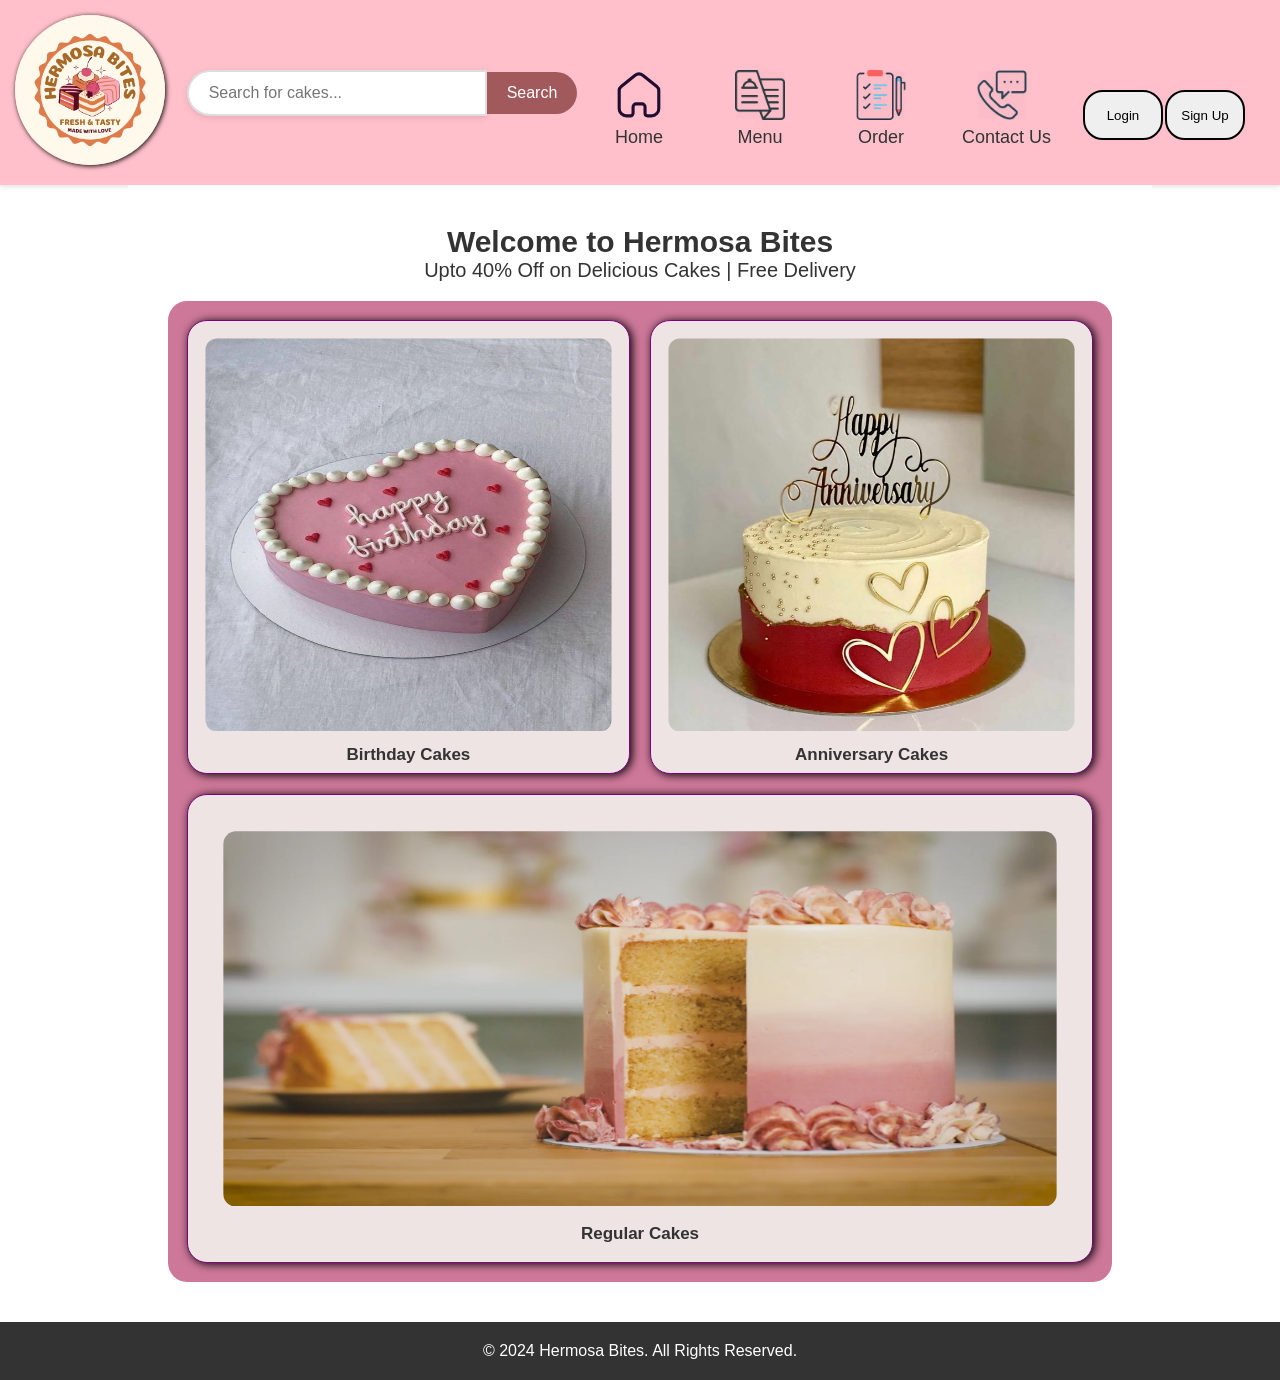
==== index.html @ 04fab837 "posted" ====
<!DOCTYPE html>
<html lang="en">

<head>
    <meta charset="UTF-8">
    <meta name="viewport" content="width=device-width, initial-scale=1.0">
    <title>Hermosa Bites</title>
    <link rel="stylesheet" href="styles.css">
</head>

<body>

    <header>
        <div class="navbar">
            <div class="logo">
                <img src="hermosabites.png" alt="Hermosa Bites Logo">
            </div>
            <div class="search-container">
                <input type="text" placeholder="Search for cakes..." class="search-input">
                <button type="submit" class="search-button">Search</button>
            </div>

            <div class="user-menu">
                <ul>
                    <li><a href="index.html"><img src="home.svg" alt=""><br>Home</a></li>
                    <li><a href="menu.html"><img src="Menu.png" alt=""><br>Menu</a></li>
                    <li><a href="order.html"><img src="Order.png" alt=""><br>Order</a></li>
                    <li><a href="contact.html"><img src="contact.png" alt=""><br>Contact Us</a></li>

                    <button id="loginBtn" class="button">Login</button><br>
                    <button id="signupBtn" class="button">Sign Up</button>


                    <!-- Sign-up Modal -->
                    <div id="signupModal" class="modal">
                        <div class="modal-content">
                            <span class="close">&times;</span>
                            <h2>Sign Up</h2>
                            <form>
                                <label for="signup-username">Username:</label>
                                <input type="text" id="signup-username" name="username" required><br><br>
                                <label for="email">Email:</label>
                                <input type="email" id="signup-email" name="email" required><br><br>
                                <label for="signup-password">Password:</label>
                                <input type="password" id="signup-password" name="password" required><br><br>
                                <input type="submit" value="Sign Up">
                            </form>
                        </div>
                    </div>

                </ul>
            </div>

            <!-- Login Modal -->
            <div id="loginModal" class="modal">
                <div class="modal-content">
                    <span class="close">&times;</span>
                    <h2>Login</h2>
                    <form>
                        <label for="login-username">Username:</label>
                        <input type="text" id="login-username" name="username" required><br><br>
                        <label for="password">Password:</label>
                        <input type="password" id="login-password" name="password" required><br><br>
                        <input type="submit" value="Login">
                    </form>
                </div>
            </div>

        </div>
    </header>



    <section class="cake-categories">
        <h1>Welcome to Hermosa Bites</h1>
        <p>Upto 40% Off on Delicious Cakes | Free Delivery</p>
        <div class="categories">
            <div class="category">
                <img src="birthday.jpeg" alt="Birthday Cakes">
                <p>Birthday Cakes</p>
            </div>
            <div class="category">
                <img src="anniversary.jpeg" alt="Anniversary Cakes">
                <p>Anniversary Cakes</p>
            </div>
            <div class="category fullwidth">
                <img src="regular2.png" alt="Regular Cakes">
                <p>Regular Cakes</p>
            </div>
        </div>
    </section>

    </div>
    <footer>
        <p>&copy; 2024 Hermosa Bites. All Rights Reserved.</p>
    </footer>

    <script src="index.js"></script>
</body>

</html>
---- styles.css ----
/* Reset and Global Styles */
* {
    margin: 0;
    padding: 0;
    box-sizing: border-box;
}

body {
    font-family: Arial, sans-serif;
    color: #333;
    width: 100%;
       overflow-x: hidden;
       
}
html::-webkit-scrollbar, body::-webkit-scrollbar {
    display: none; /* For Chrome, Safari, and Opera */
}



.navbar {
    display: flex;
    justify-content: space-between;
    align-items: center;
    background-color: #fff;
    padding: 15px;
    box-shadow: 0 2px 4px rgba(0, 0, 0, 0.1);
    background-color: pink;
    font-size: 20px
}
.user-menu img{
    height: 50px;
}
.logo img {
    width: 150px;
    border-radius: 50%;
    box-shadow: 1px 1px 5px rgb(0, 0, 0);
    transition: all 0.3s ease;
}
.logo img:hover{
    transform: scale(1.04);
}
.cake-categories{
    width: 80%;
    margin: auto;
  
    font-size: 20px;
}


.categories{
    margin-top: 2%;
   display: grid;
   grid-template-columns: repeat(2, 1fr);
    gap: 20px;
    padding: 20px;
    font-size: 17px;
    font-weight: bold;
    font-family: sans-serif;
    padding: 2%;
    /* border: 2px solid black; */
    background-color: rgb(206, 120, 153);
    border-radius: 2%;
    
}
.category{
    padding: 2%;
    border-radius:20px ;
    border: 1px solid purple;
    box-shadow: 2px 1px 10px rgb(0, 0, 0);
    background-color: rgb(238, 228, 228);
}
.categories img{
    width: 100%;
    height: 410px;
   border-radius: 20px;  
   padding: 2%;
}


.fullwidth{
    grid-column: 1 / 3; 
    display: flex;
    justify-content: center; 
    flex-direction: column;
    
}
.fullwidth img{
    border-radius: 30px;
}
.search-container {
    display: flex;
    align-items: center;
    justify-content: center;
    margin: 20px;
}

.search-input {
    width: 300px;
    padding: 12px 20px;
    border: 2px solid #ddd;
    border-radius: 25px 0 0 25px; /* Rounded on the left side */
    font-size: 16px;
    transition: all 0.3s ease;
    box-shadow: 0 2px 6px rgba(0, 0, 0, 0.1); /* Subtle shadow */
}

.search-input:focus {
    border-color: #f4969a;
    outline: none;
    width: 350px; /* Expands the search bar on focus */
}

.search-button {
    padding: 12px 20px;
    border: none;
    background-color: #a1595b;
    color: white;
    font-size: 16px;
    border-radius: 0 25px 25px 0; /* Rounded on the right side */
    cursor: pointer;
    transition: background-color 0.3s ease;
}

.search-button:hover {
    background-color: #f97274; /* Darker color on hover */
}


.user-menu ul {
   
   display: flex;
   justify-content: center;
   align-items: baseline;
   list-style-type: none;
   text-align: center;
   margin-right: 20px;
   /* border: 2px solid blue; */
   gap: 1px;
}

.user-menu ul li {
    width:80px;
    margin-right: 40px;
    margin-top: 5%;
    /* border: 2px solid red; */
    text-wrap: nowrap;
    text-align: center;
  
}
.user-menu ul li img{
    transition: all 0.3s ease;
}
.user-menu ul li img:hover{
   transform: scale(1.08);
}

.user-menu ul li a {
    text-decoration: none;
    color: #333;
    font-size: 18px;

}

.user-menu .button{
    height: 50px;
    width: 80px;
    border: 2px solid black;
    border-radius: 20px;
    transition: all 0.3s ease;
  
}
.user-menu .button:hover{
    transform: scale(1.06);
}

.menu_h1{
    margin-top: 2%;
     text-align: center;
}
.menu-section, .order-form, .contact-section, .cake-categories {
    padding: 40px;
    background-color: #fff;
    text-align: center;
}


.menu-grid {
    display: flex;
    justify-content: center;
    gap: 20px;
}


.menu-container {
    display: flex;
    overflow-x: auto;
    scroll-snap-type: x mandatory;
    gap: 20px; 
    padding: 20px;
    overflow-y: hidden; 

}


.menu-item {
    flex: 0 0 auto; 
    width: 250px; 
    text-align: center;
    background-color: #e7c9c9;
    border-radius: 10px;
    box-shadow: 0 0px 10px rgba(0, 0, 0, 0.339);
    transition: transform 0.3s; 
    padding: 2%;
    margin-bottom: 20%;

}

/* Hover Effect */
.menu-item:hover {
    transform: scale(1.05); /* Slight zoom on hover */
}

/* Image Styling */
.menu-item img {
    width: 100%;
    height: auto; 
    max-height: 200px; 
    border-radius: 10px 10px 0 0;
    box-shadow: 0 2px 6px rgba(0, 0, 0, 0.1);
}

/* Menu Item Text */
.menu-item h2, .menu-item h3 {
    margin-top: 10px;
    font-size: 1.2rem;
}

.menu-item p {
    font-size: 1rem;
    color: #555;
}

/* Custom Scrollbar Styling */
.menu-container::-webkit-scrollbar {
    height: 8px; /* Horizontal scrollbar height */
}

.menu-container::-webkit-scrollbar-thumb {
    background-color: #ccc;
    border-radius: 10px;
}

.menu-container::-webkit-scrollbar-track {
    background: transparent;
}

/* Optional - Hide the Scrollbar */
.menu-container {
    scrollbar-width: none; /* Firefox */
}

.menu-container::-webkit-scrollbar {
    display: none; /* Chrome, Safari, Edge */
}


.order-form form, .contact-section form {
    max-width: 500px;
    margin: 0 auto;
    display: flex;
    flex-direction: column;
    gap: 20px;
}

.order-form input, .order-form select, .contact-section input, .contact-section textarea {
    padding: 10px;
    border: 1px solid #ccc;
    border-radius: 5px;
}

input[type="submit"] {
    background-color: #333;
    color: #fff;
    border: none;
    padding: 10px;
    cursor: pointer;
}

footer {
    text-align: center;
    padding: 20px;
    background-color: #333;
    color: #fff;
    
}

/* Modal styles */
.modal {
    display: none; /* Hidden by default */
    position: fixed;
    z-index: 1;
    left: 0;
    top: 0;
    width: 100%;
    height: 100%;
    overflow: auto;
    background-color: rgba(0, 0, 0, 0.7); /* Dark background with opacity */
    backdrop-filter: blur(5px); /* Blurred background effect */
}

.modal-content {
    background-color: #fff;
    margin: 10% auto;
    padding: 40px;
    border-radius: 10px;
    box-shadow: 0px 4px 15px rgba(0, 0, 0, 0.3); /* Softer shadow */
    width: 80%;
    max-width: 400px;
    animation: fadeIn 0.3s ease-in-out; /* Animation on open */
}

@keyframes fadeIn {
    from {
        opacity: 0;
        transform: scale(0.95);
    }
    to {
        opacity: 1;
        transform: scale(1);
    }
}

.close {
    color: #666;
    float: right;
    font-size: 24px;
    font-weight: bold;
    cursor: pointer;
    transition: color 0.3s;
}

.close:hover,
.close:focus {
    color: #333;
}

h2 {
    font-size: 24px;
    margin-bottom: 20px;
    color: #333;
    text-align: center;
}

label {
    display: block;
    margin-bottom: 10px;
    font-size: 14px;
    color: #333;
}
.modal{
    height: 100%;
    width: 100%;
}
.modal::-webkit-scrollbar{
    display: none;
}
.modal input[type="text"],
.modal input[type="password"],
.modal input[type="email"] {
    width: 100%;
    padding: 10px;
    margin-bottom: 20px;
    border: 1px solid #ccc;
    border-radius: 8px;
    font-size: 16px;
    box-shadow: inset 0 1px 3px rgba(0, 0, 0, 0.1); /* Subtle shadow inside input */
    transition: border 0.3s;
}

.modal input[type="text"]:focus,
.modal [type="password"]:focus,
.modal input[type="email"]:focus {
    border-color: #f4969a;
    outline: none;
}

.modal input[type="submit"] {
    width: 100%;
    padding: 12px;
    background-color: #333;
    color: #fff;
    font-size: 16px;
    border: none;
    border-radius: 8px;
    cursor: pointer;
    transition: background-color 0.3s ease;
}

.modal input[type="submit"]:hover {
    background-color: #f4969a; /* Lighter hover effect */
}

.modal-footer {
    text-align: center;
    margin-top: 10px;
    font-size: 14px;
    color: #666;
}

.modal-footer a {
    color: #f4969a;
    text-decoration: none;
    font-weight: bold;
}

.modal-footer a:hover {
    text-decoration: underline;
}
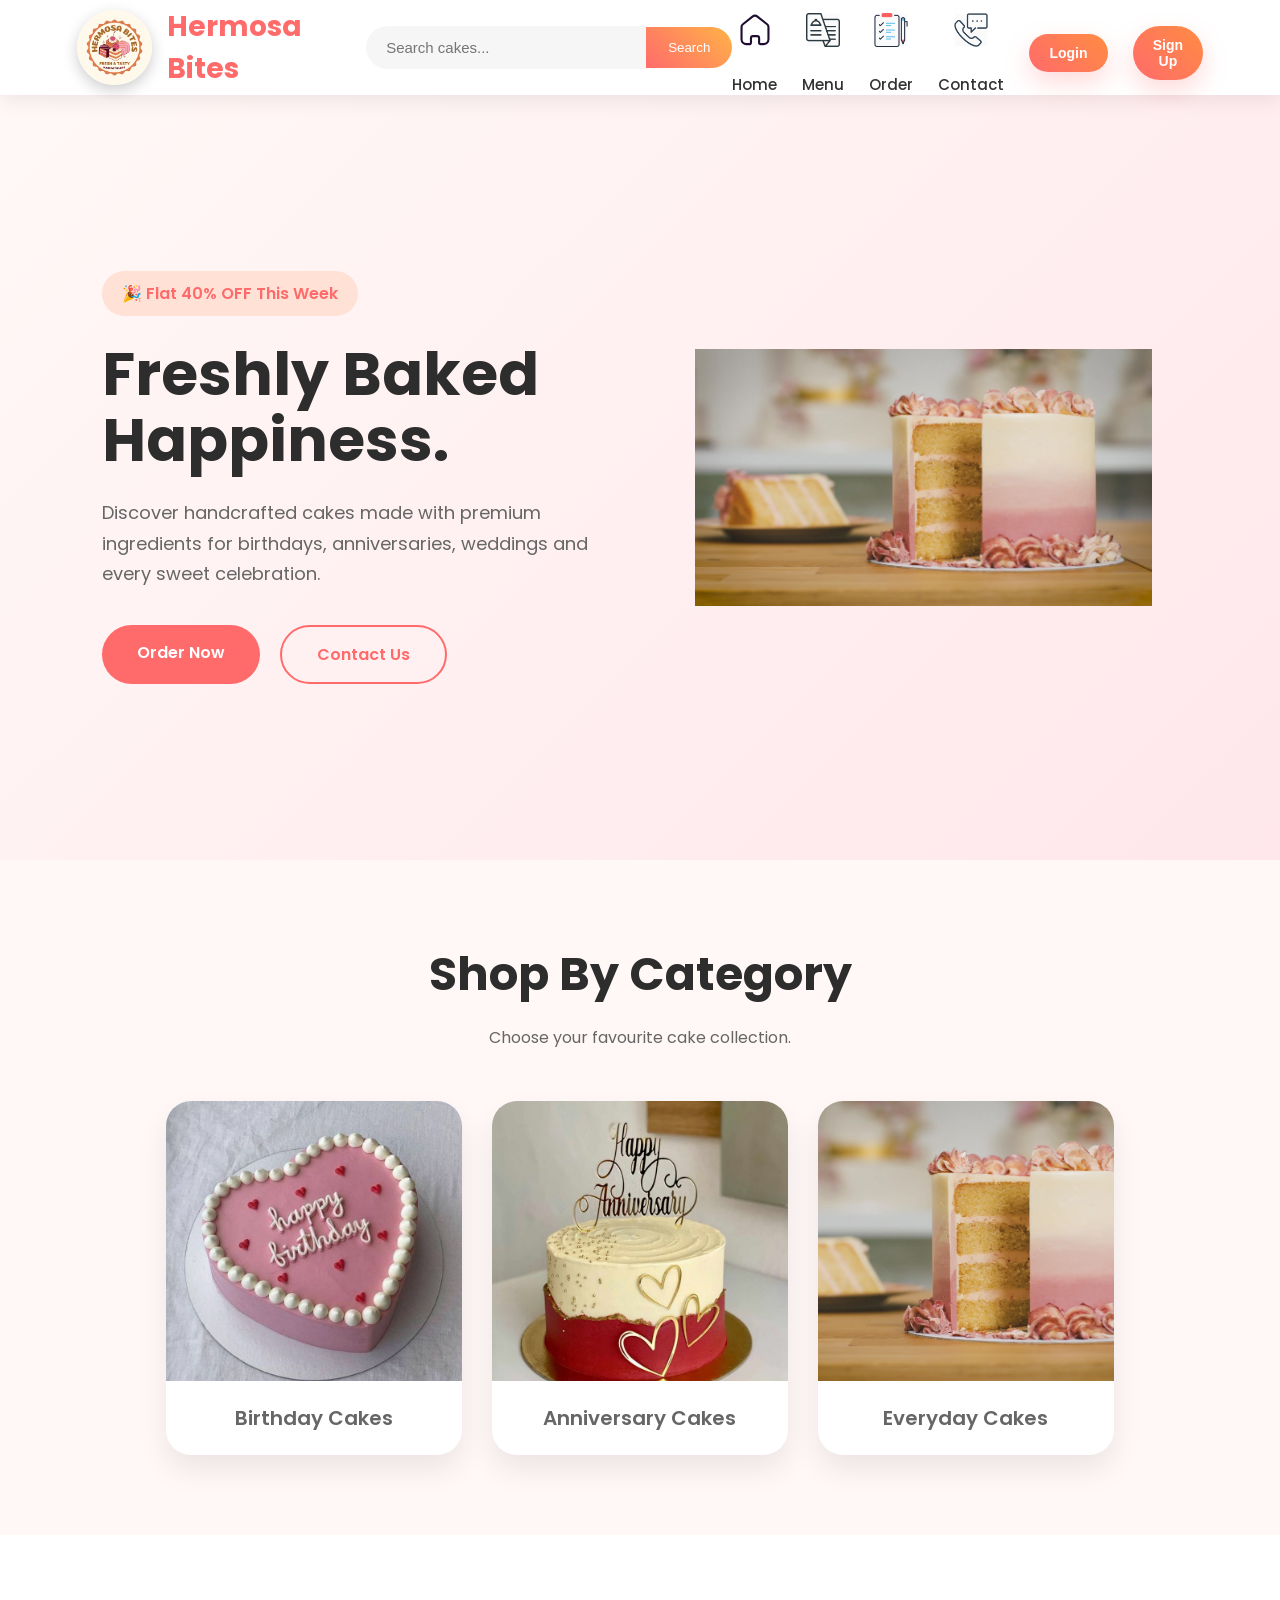
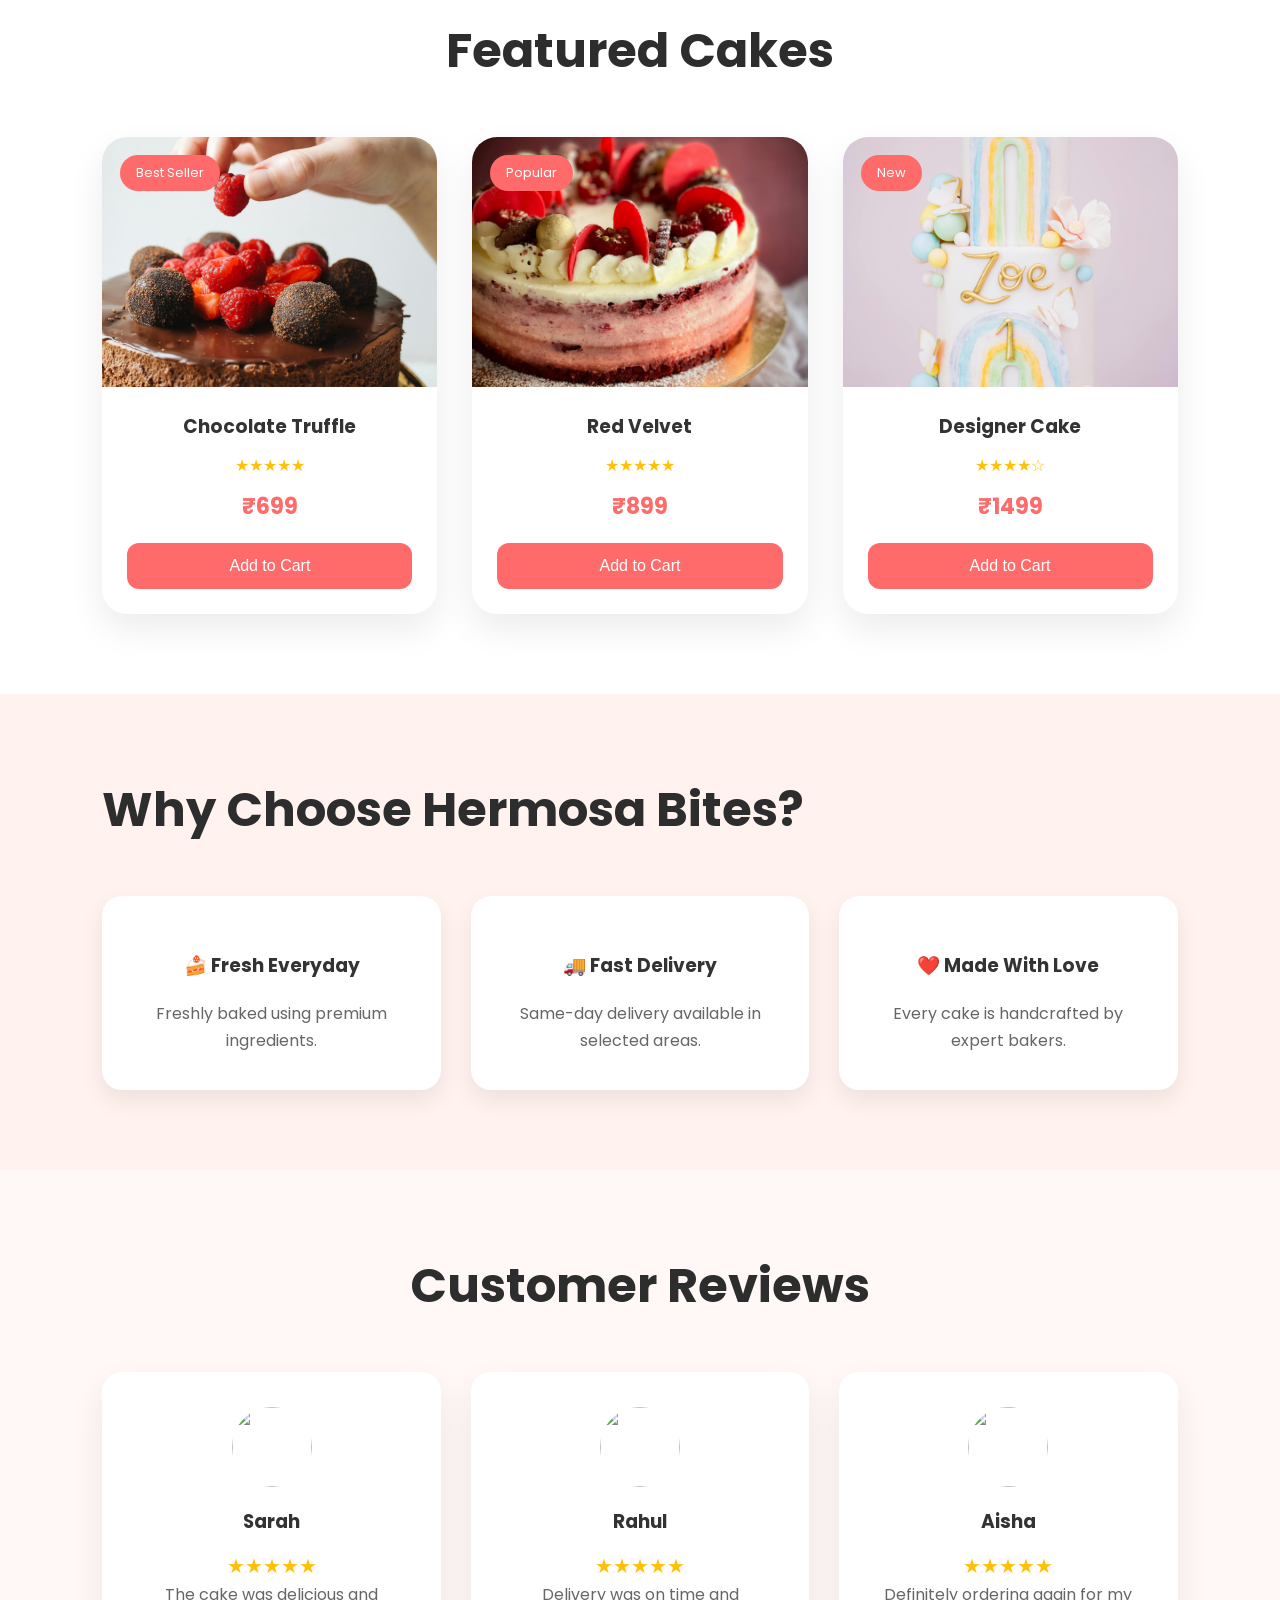
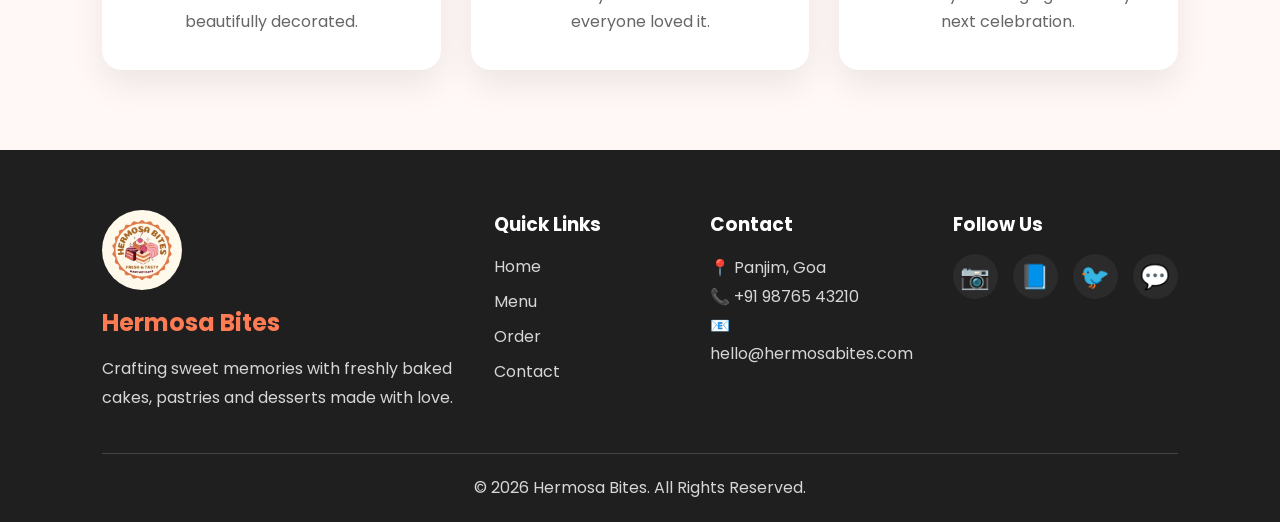
==== commit 0eaa21ca: "ok" ====
--- a/index.html
+++ b/index.html
@@ -1,101 +1,247 @@
 <!DOCTYPE html>
 <html lang="en">
-
 <head>
-    <meta charset="UTF-8">
-    <meta name="viewport" content="width=device-width, initial-scale=1.0">
-    <title>Hermosa Bites</title>
-    <link rel="stylesheet" href="styles.css">
+<meta charset="UTF-8">
+<meta name="viewport" content="width=device-width, initial-scale=1.0">
+<title>Hermosa Bites</title>
+<link rel="stylesheet" href="styles.css">
 </head>
-
 <body>
 
-    <header>
-        <div class="navbar">
-            <div class="logo">
-                <img src="hermosabites.png" alt="Hermosa Bites Logo">
+<header>
+  <nav class="navbar">
+    <div class="logo">
+      <img src="hermosabites.png" alt="Hermosa Bites">
+      <h2>Hermosa Bites</h2>
+    </div>
+
+    <div class="search-container">
+      <input class="search-input" type="text" placeholder="Search cakes...">
+      <button class="search-button">Search</button>
+    </div>
+
+    <div class="user-menu">
+      <ul>
+        <li><a href="index.html"><img src="home.svg"><br>Home</a></li>
+        <li><a href="menu.html"><img src="Menu.png"><br>Menu</a></li>
+        <li><a href="order.html"><img src="Order.png"><br>Order</a></li>
+        <li><a href="contact.html"><img src="contact.png"><br>Contact</a></li>
+        <button id="loginBtn" class="button">Login</button>
+        <button id="signupBtn" class="button">Sign Up</button>
+      </ul>
+    </div>
+  </nav>
+</header>
+
+<section class="hero">
+  <div class="hero-content">
+    <span>🎉 Flat 40% OFF This Week</span>
+    <h1>Freshly Baked Happiness.</h1>
+    <p>
+      Discover handcrafted cakes made with premium ingredients for birthdays,
+      anniversaries, weddings and every sweet celebration.
+    </p>
+
+    <div class="hero-buttons">
+      <a href="menu.html" class="primary-btn">Order Now</a>
+      <a href="contact.html" class="secondary-btn">Contact Us</a>
+    </div>
+  </div>
+
+  <div class="hero-image">
+    <img src="regular2.png" alt="Cake">
+  </div>
+</section>
+
+<section class="cake-categories">
+  <h1>Shop By Category</h1>
+  <p>Choose your favourite cake collection.</p>
+
+  <div class="categories">
+
+    <div class="category">
+      <img src="birthday.jpeg">
+      <p>Birthday Cakes</p>
+    </div>
+
+    <div class="category">
+      <img src="anniversary.jpeg">
+      <p>Anniversary Cakes</p>
+    </div>
+
+    <div class="category">
+      <img src="regular2.png">
+      <p>Everyday Cakes</p>
+    </div>
+
+  </div>
+</section>
+
+<section class="featured-products">
+<h1>Featured Cakes</h1>
+
+<div class="products">
+
+<div class="product-card">
+<span class="badge">Best Seller</span>
+<img src="chocolate.jpg">
+<div class="product-info">
+<h3>Chocolate Truffle</h3>
+<div class="rating">★★★★★</div>
+<div class="price">₹699</div>
+<button class="add-cart">Add to Cart</button>
+</div>
+</div>
+
+<div class="product-card">
+<span class="badge">Popular</span>
+<img src="red_velvet2.jpg">
+<div class="product-info">
+<h3>Red Velvet</h3>
+<div class="rating">★★★★★</div>
+<div class="price">₹899</div>
+<button class="add-cart">Add to Cart</button>
+</div>
+</div>
+
+<div class="product-card">
+<span class="badge">New</span>
+<img src="designer.jpg">
+<div class="product-info">
+<h3>Designer Cake</h3>
+<div class="rating">★★★★☆</div>
+<div class="price">₹1499</div>
+<button class="add-cart">Add to Cart</button>
+</div>
+</div>
+
+</div>
+</section>
+
+<section class="why-us">
+<h1>Why Choose Hermosa Bites?</h1>
+
+<div class="features">
+
+<div class="feature">
+<h3>🍰 Fresh Everyday</h3>
+<p>Freshly baked using premium ingredients.</p>
+</div>
+
+<div class="feature">
+<h3>🚚 Fast Delivery</h3>
+<p>Same-day delivery available in selected areas.</p>
+</div>
+
+<div class="feature">
+<h3>❤️ Made With Love</h3>
+<p>Every cake is handcrafted by expert bakers.</p>
+</div>
+
+</div>
+</section>
+
+<section class="reviews">
+<h1>Customer Reviews</h1>
+
+<div class="review-grid">
+
+<div class="review">
+<img src="https://via.placeholder.com/80">
+<h3>Sarah</h3>
+<span>★★★★★</span>
+<p>The cake was delicious and beautifully decorated.</p>
+</div>
+
+<div class="review">
+<img src="https://via.placeholder.com/80">
+<h3>Rahul</h3>
+<span>★★★★★</span>
+<p>Delivery was on time and everyone loved it.</p>
+</div>
+
+<div class="review">
+<img src="https://via.placeholder.com/80">
+<h3>Aisha</h3>
+<span>★★★★★</span>
+<p>Definitely ordering again for my next celebration.</p>
+</div>
+
+</div>
+</section>
+
+<footer class="footer">
+
+    <div class="footer-container">
+
+        <div class="footer-about">
+
+            <img src="hermosabites.png" alt="Hermosa Bites">
+
+            <h2>Hermosa Bites</h2>
+
+            <p>
+                Crafting sweet memories with freshly baked cakes,
+                pastries and desserts made with love.
+            </p>
+
+        </div>
+
+        <div class="footer-links">
+
+            <h3>Quick Links</h3>
+
+            <a href="index.html">Home</a>
+
+            <a href="menu.html">Menu</a>
+
+            <a href="order.html">Order</a>
+
+            <a href="contact.html">Contact</a>
+
+        </div>
+
+        <div class="footer-contact">
+
+            <h3>Contact</h3>
+
+            <p>📍 Panjim, Goa</p>
+
+            <p>📞 +91 98765 43210</p>
+
+            <p>📧 hello@hermosabites.com</p>
+
+        </div>
+
+        <div class="footer-social">
+
+            <h3>Follow Us</h3>
+
+            <div class="social-icons">
+
+                <a href="#">📷</a>
+
+                <a href="#">📘</a>
+
+                <a href="#">🐦</a>
+
+                <a href="#">💬</a>
+
             </div>
-            <div class="search-container">
-                <input type="text" placeholder="Search for cakes..." class="search-input">
-                <button type="submit" class="search-button">Search</button>
-            </div>
-
-            <div class="user-menu">
-                <ul>
-                    <li><a href="index.html"><img src="home.svg" alt=""><br>Home</a></li>
-                    <li><a href="menu.html"><img src="Menu.png" alt=""><br>Menu</a></li>
-                    <li><a href="order.html"><img src="Order.png" alt=""><br>Order</a></li>
-                    <li><a href="contact.html"><img src="contact.png" alt=""><br>Contact Us</a></li>
-
-                    <button id="loginBtn" class="button">Login</button><br>
-                    <button id="signupBtn" class="button">Sign Up</button>
-
-
-                    <!-- Sign-up Modal -->
-                    <div id="signupModal" class="modal">
-                        <div class="modal-content">
-                            <span class="close">&times;</span>
-                            <h2>Sign Up</h2>
-                            <form>
-                                <label for="signup-username">Username:</label>
-                                <input type="text" id="signup-username" name="username" required><br><br>
-                                <label for="email">Email:</label>
-                                <input type="email" id="signup-email" name="email" required><br><br>
-                                <label for="signup-password">Password:</label>
-                                <input type="password" id="signup-password" name="password" required><br><br>
-                                <input type="submit" value="Sign Up">
-                            </form>
-                        </div>
-                    </div>
-
-                </ul>
-            </div>
-
-            <!-- Login Modal -->
-            <div id="loginModal" class="modal">
-                <div class="modal-content">
-                    <span class="close">&times;</span>
-                    <h2>Login</h2>
-                    <form>
-                        <label for="login-username">Username:</label>
-                        <input type="text" id="login-username" name="username" required><br><br>
-                        <label for="password">Password:</label>
-                        <input type="password" id="login-password" name="password" required><br><br>
-                        <input type="submit" value="Login">
-                    </form>
-                </div>
-            </div>
-
-        </div>
-    </header>
-
-
-
-    <section class="cake-categories">
-        <h1>Welcome to Hermosa Bites</h1>
-        <p>Upto 40% Off on Delicious Cakes | Free Delivery</p>
-        <div class="categories">
-            <div class="category">
-                <img src="birthday.jpeg" alt="Birthday Cakes">
-                <p>Birthday Cakes</p>
-            </div>
-            <div class="category">
-                <img src="anniversary.jpeg" alt="Anniversary Cakes">
-                <p>Anniversary Cakes</p>
-            </div>
-            <div class="category fullwidth">
-                <img src="regular2.png" alt="Regular Cakes">
-                <p>Regular Cakes</p>
-            </div>
-        </div>
-    </section>
-
-    </div>
-    <footer>
-        <p>&copy; 2024 Hermosa Bites. All Rights Reserved.</p>
-    </footer>
-
-    <script src="index.js"></script>
+
+        </div>
+
+    </div>
+
+    <hr>
+
+    <p class="copyright">
+        © 2026 Hermosa Bites. All Rights Reserved.
+    </p>
+
+</footer>
+
+
+<script src="index.js"></script>
 </body>
-
-</html>+</html>
--- a/styles.css
+++ b/styles.css
@@ -1,419 +1,1035 @@
-/* Reset and Global Styles */
-* {
-    margin: 0;
-    padding: 0;
-    box-sizing: border-box;
-}
-
-body {
-    font-family: Arial, sans-serif;
-    color: #333;
-    width: 100%;
-       overflow-x: hidden;
-       
-}
-html::-webkit-scrollbar, body::-webkit-scrollbar {
-    display: none; /* For Chrome, Safari, and Opera */
-}
-
-
-
-.navbar {
-    display: flex;
-    justify-content: space-between;
-    align-items: center;
-    background-color: #fff;
-    padding: 15px;
-    box-shadow: 0 2px 4px rgba(0, 0, 0, 0.1);
-    background-color: pink;
-    font-size: 20px
-}
-.user-menu img{
-    height: 50px;
-}
-.logo img {
-    width: 150px;
-    border-radius: 50%;
-    box-shadow: 1px 1px 5px rgb(0, 0, 0);
-    transition: all 0.3s ease;
-}
+/* ===========================================
+   GOOGLE FONT
+=========================================== */
+
+@import url('https://fonts.googleapis.com/css2?family=Poppins:wght@300;400;500;600;700;800&display=swap');
+
+/* ===========================================
+   RESET
+=========================================== */
+
+*{
+    margin:0;
+    padding:0;
+    box-sizing:border-box;
+}
+
+html{
+    scroll-behavior:smooth;
+}
+
+body{
+    font-family:'Poppins',sans-serif;
+    background:#fff8f6;
+    color:#333;
+    overflow-x:hidden;
+}
+
+body::-webkit-scrollbar{
+    width:8px;
+}
+
+body::-webkit-scrollbar-thumb{
+    background:#ff8f70;
+    border-radius:50px;
+}
+
+/* ===========================================
+   VARIABLES
+=========================================== */
+
+:root{
+
+    --primary:#ff6b6b;
+    --secondary:#ffb347;
+    --dark:#2d2d2d;
+    --light:#fff;
+    --pink:#ffe7ec;
+    --shadow:0 15px 35px rgba(0,0,0,.12);
+
+}
+
+/* ===========================================
+   LINKS
+=========================================== */
+
+a{
+    text-decoration:none;
+    color:inherit;
+}
+
+img{
+    display:block;
+    max-width:100%;
+}
+
+/* ===========================================
+   NAVBAR
+=========================================== */
+
+header{
+
+    position:sticky;
+    top:0;
+    z-index:999;
+
+}
+
+.navbar{
+
+    width:100%;
+    height:95px;
+
+    display:flex;
+    align-items:center;
+    justify-content:space-between;
+
+    padding:0 6%;
+
+    background:rgba(255,255,255,.92);
+    backdrop-filter:blur(15px);
+
+    box-shadow:0 5px 20px rgba(0,0,0,.08);
+
+}
+
+.logo{
+
+    display:flex;
+    align-items:center;
+    gap:15px;
+
+}
+
+.logo img{
+
+    width:75px;
+    height:75px;
+
+    border-radius:50%;
+
+    object-fit:cover;
+
+    box-shadow:0 5px 15px rgba(0,0,0,.2);
+
+    transition:.4s;
+
+}
+
 .logo img:hover{
-    transform: scale(1.04);
-}
+
+    transform:rotate(5deg) scale(1.05);
+
+}
+
+.logo h2{
+
+    color:var(--primary);
+    font-size:28px;
+
+}
+
+/* ===========================================
+   SEARCH
+=========================================== */
+
+.search-container{
+
+    display:flex;
+    align-items:center;
+
+}
+
+.search-input{
+
+    width:280px;
+
+    padding:13px 20px;
+
+    border:none;
+
+    outline:none;
+
+    background:#f6f6f6;
+
+    border-radius:30px 0 0 30px;
+
+    transition:.3s;
+
+    font-size:15px;
+
+}
+
+.search-input:focus{
+
+    width:340px;
+
+    background:white;
+
+    box-shadow:0 0 0 3px rgba(255,107,107,.2);
+
+}
+
+.search-button{
+
+    padding:13px 22px;
+
+    border:none;
+
+    cursor:pointer;
+
+    background:linear-gradient(45deg,var(--primary),var(--secondary));
+
+    color:white;
+
+    border-radius:0 30px 30px 0;
+
+    transition:.3s;
+
+}
+
+.search-button:hover{
+
+    transform:translateX(3px);
+
+}
+
+/* ===========================================
+   NAVIGATION
+=========================================== */
+
+.user-menu ul{
+
+    display:flex;
+
+    align-items:center;
+
+    gap:25px;
+
+    list-style:none;
+    
+    margin-top:10px;
+
+}
+
+.user-menu li{
+
+    text-align:center;
+    margin-top:5px;
+
+}
+
+.user-menu li img{
+
+    width:34px;
+
+    margin:auto;
+   transition:.35s;
+
+}
+
+.user-menu li:hover img{
+
+    transform:translateY(-5px);
+
+}
+
+.user-menu li a{
+
+    font-size:15px;
+
+    font-weight:500;
+
+}
+
+.user-menu li a:hover{
+
+    color:var(--primary);
+
+}
+
+/* ===========================================
+   BUTTONS
+=========================================== */
+
+.button{
+
+    border:none;
+
+    outline:none;
+
+    cursor:pointer;
+
+    padding:11px 20px;
+
+    border-radius:30px;
+
+    color:white;
+
+    background:linear-gradient(45deg,var(--primary),#ff8c42);
+
+    transition:.35s;
+
+    font-size:14px;
+
+    font-weight:600;
+
+    box-shadow:0 10px 25px rgba(255,107,107,.25);
+
+}
+
+.button:hover{
+
+    transform:translateY(-3px);
+
+    box-shadow:0 18px 30px rgba(255,107,107,.35);
+
+}
+
+/* ===========================================
+   COMMON TITLES
+=========================================== */
+
+section{
+
+    padding:80px 8%;
+
+}
+
+section h1{
+
+    font-size:48px;
+
+    margin-bottom:15px;
+
+    color:var(--dark);
+
+}
+
+section p{
+
+    color:#666;
+
+    line-height:1.7;
+
+}
+/* ===========================================
+   HERO SECTION
+=========================================== */
+
+.hero{
+    min-height:85vh;
+    display:flex;
+    align-items:center;
+    justify-content:space-between;
+    gap:60px;
+    padding:80px 8%;
+    background:linear-gradient(135deg,#fff8f6,#ffe7ec);
+}
+
+.hero-content{
+    flex:1;
+}
+
+.hero-content span{
+    display:inline-block;
+    padding:10px 20px;
+    background:#ffe1d6;
+    color:#ff6b6b;
+    border-radius:40px;
+    font-weight:600;
+    margin-bottom:25px;
+}
+
+.hero-content h1{
+    font-size:60px;
+    line-height:1.1;
+    margin-bottom:25px;
+    color:#2d2d2d;
+}
+
+.hero-content p{
+    font-size:18px;
+    margin-bottom:35px;
+    max-width:600px;
+}
+
+.hero-buttons{
+    display:flex;
+    gap:20px;
+}
+
+.primary-btn,
+.secondary-btn{
+    padding:15px 35px;
+    border-radius:40px;
+    font-weight:600;
+    transition:.35s;
+}
+
+.primary-btn{
+    background:#ff6b6b;
+    color:#fff;
+}
+
+.secondary-btn{
+    border:2px solid #ff6b6b;
+    color:#ff6b6b;
+}
+
+.primary-btn:hover,
+.secondary-btn:hover{
+    transform:translateY(-5px);
+}
+
+.hero-image{
+    flex:1;
+    display:flex;
+    justify-content:center;
+}
+
+.hero-image img{
+    width:90%;
+    max-width:550px;
+    animation:float 4s ease-in-out infinite;
+}
+
+@keyframes float{
+
+    0%{
+        transform:translateY(0);
+    }
+
+    50%{
+        transform:translateY(-18px);
+    }
+
+    100%{
+        transform:translateY(0);
+    }
+
+}
+
+/* ===========================================
+   CATEGORY SECTION
+=========================================== */
+
 .cake-categories{
-    width: 80%;
-    margin: auto;
-  
-    font-size: 20px;
-}
-
+    width:90%;
+    margin:auto;
+    text-align:center;
+}
+
+.cake-categories h1{
+    font-size:46px;
+}
 
 .categories{
-    margin-top: 2%;
-   display: grid;
-   grid-template-columns: repeat(2, 1fr);
-    gap: 20px;
-    padding: 20px;
-    font-size: 17px;
-    font-weight: bold;
-    font-family: sans-serif;
-    padding: 2%;
-    /* border: 2px solid black; */
-    background-color: rgb(206, 120, 153);
-    border-radius: 2%;
-    
-}
+
+    display:grid;
+    grid-template-columns:repeat(3,1fr);
+
+    gap:30px;
+
+    margin-top:50px;
+
+}
+
 .category{
-    padding: 2%;
-    border-radius:20px ;
-    border: 1px solid purple;
-    box-shadow: 2px 1px 10px rgb(0, 0, 0);
-    background-color: rgb(238, 228, 228);
-}
-.categories img{
-    width: 100%;
-    height: 410px;
-   border-radius: 20px;  
-   padding: 2%;
-}
-
+
+    background:white;
+
+    border-radius:25px;
+
+    overflow:hidden;
+
+    box-shadow:0 15px 30px rgba(0,0,0,.08);
+
+    transition:.4s;
+
+    cursor:pointer;
+
+}
+
+.category:hover{
+
+    transform:translateY(-10px);
+
+}
+
+.category img{
+
+    width:100%;
+
+    height:280px;
+
+    object-fit:cover;
+
+}
+
+.category p{
+
+    padding:20px;
+
+    font-size:20px;
+
+    font-weight:600;
+
+}
 
 .fullwidth{
-    grid-column: 1 / 3; 
-    display: flex;
-    justify-content: center; 
-    flex-direction: column;
-    
-}
-.fullwidth img{
-    border-radius: 30px;
-}
-.search-container {
-    display: flex;
-    align-items: center;
-    justify-content: center;
-    margin: 20px;
-}
-
-.search-input {
-    width: 300px;
-    padding: 12px 20px;
-    border: 2px solid #ddd;
-    border-radius: 25px 0 0 25px; /* Rounded on the left side */
-    font-size: 16px;
-    transition: all 0.3s ease;
-    box-shadow: 0 2px 6px rgba(0, 0, 0, 0.1); /* Subtle shadow */
-}
-
-.search-input:focus {
-    border-color: #f4969a;
-    outline: none;
-    width: 350px; /* Expands the search bar on focus */
-}
-
-.search-button {
-    padding: 12px 20px;
-    border: none;
-    background-color: #a1595b;
-    color: white;
-    font-size: 16px;
-    border-radius: 0 25px 25px 0; /* Rounded on the right side */
-    cursor: pointer;
-    transition: background-color 0.3s ease;
-}
-
-.search-button:hover {
-    background-color: #f97274; /* Darker color on hover */
-}
-
-
-.user-menu ul {
-   
-   display: flex;
-   justify-content: center;
-   align-items: baseline;
-   list-style-type: none;
-   text-align: center;
-   margin-right: 20px;
-   /* border: 2px solid blue; */
-   gap: 1px;
-}
-
-.user-menu ul li {
+
+    grid-column:auto;
+
+}
+
+/* ===========================================
+   FEATURED PRODUCTS
+=========================================== */
+
+.featured-products{
+
+    background:#fff;
+
+    text-align:center;
+
+}
+
+.products{
+
+    margin-top:50px;
+
+    display:grid;
+
+    grid-template-columns:repeat(auto-fit,minmax(260px,1fr));
+
+    gap:35px;
+
+}
+
+.product-card{
+
+    background:#fff;
+
+    border-radius:25px;
+
+    overflow:hidden;
+
+    box-shadow:0 15px 35px rgba(0,0,0,.08);
+
+    transition:.35s;
+
+    position:relative;
+
+}
+
+.product-card:hover{
+
+    transform:translateY(-10px);
+
+}
+
+.product-card img{
+
+    width:100%;
+
+    height:250px;
+
+    object-fit:cover;
+
+}
+
+.badge{
+
+    position:absolute;
+
+    top:18px;
+
+    left:18px;
+
+    background:#ff6b6b;
+
+    color:white;
+
+    padding:8px 16px;
+
+    border-radius:30px;
+
+    font-size:13px;
+
+}
+
+.product-info{
+
+    padding:25px;
+
+}
+
+.product-info h3{
+
+    margin-bottom:12px;
+
+}
+
+.price{
+
+    font-size:22px;
+
+    color:#ff6b6b;
+
+    font-weight:700;
+
+}
+
+.rating{
+
+    margin:12px 0;
+
+    color:#ffc107;
+
+}
+
+.add-cart{
+
+    width:100%;
+
+    margin-top:20px;
+
+    padding:14px;
+
+    border:none;
+
+    border-radius:12px;
+
+    cursor:pointer;
+
+    background:#ff6b6b;
+
+    color:white;
+
+    font-size:16px;
+
+    transition:.3s;
+
+}
+
+.add-cart:hover{
+
+    background:#ff4f4f;
+
+}
+
+/* ===========================================
+   WHY CHOOSE US
+=========================================== */
+
+.why-us{
+
+    background:#fff2ef;
+
+}
+
+.features{
+
+    margin-top:50px;
+
+    display:grid;
+
+    grid-template-columns:repeat(auto-fit,minmax(250px,1fr));
+
+    gap:30px;
+
+}
+
+.feature{
+
+    background:white;
+
+    padding:35px;
+
+    border-radius:20px;
+
+    text-align:center;
+
+    box-shadow:0 10px 25px rgba(0,0,0,.08);
+
+    transition:.35s;
+
+}
+
+.feature:hover{
+
+    transform:translateY(-8px);
+
+}
+
+.feature h3{
+
+    margin:20px 0;
+
+}
+
+/* ===========================================
+   REVIEWS
+=========================================== */
+
+.reviews{
+
+    text-align:center;
+
+}
+
+.review-grid{
+
+    display:grid;
+
+    grid-template-columns:repeat(auto-fit,minmax(280px,1fr));
+
+    gap:30px;
+
+    margin-top:50px;
+
+}
+
+.review{
+
+    background:white;
+
+    padding:35px;
+
+    border-radius:20px;
+
+    box-shadow:0 15px 35px rgba(0,0,0,.08);
+
+}
+
+.review img{
+
     width:80px;
-    margin-right: 40px;
-    margin-top: 5%;
-    /* border: 2px solid red; */
-    text-wrap: nowrap;
-    text-align: center;
-  
-}
-.user-menu ul li img{
-    transition: all 0.3s ease;
-}
-.user-menu ul li img:hover{
-   transform: scale(1.08);
-}
-
-.user-menu ul li a {
-    text-decoration: none;
-    color: #333;
-    font-size: 18px;
-
-}
-
-.user-menu .button{
-    height: 50px;
-    width: 80px;
-    border: 2px solid black;
-    border-radius: 20px;
-    transition: all 0.3s ease;
-  
-}
-.user-menu .button:hover{
-    transform: scale(1.06);
-}
-
-.menu_h1{
-    margin-top: 2%;
-     text-align: center;
-}
-.menu-section, .order-form, .contact-section, .cake-categories {
-    padding: 40px;
-    background-color: #fff;
-    text-align: center;
-}
-
-
-.menu-grid {
-    display: flex;
-    justify-content: center;
-    gap: 20px;
-}
-
-
-.menu-container {
-    display: flex;
-    overflow-x: auto;
-    scroll-snap-type: x mandatory;
-    gap: 20px; 
-    padding: 20px;
-    overflow-y: hidden; 
-
-}
-
-
-.menu-item {
-    flex: 0 0 auto; 
-    width: 250px; 
-    text-align: center;
-    background-color: #e7c9c9;
-    border-radius: 10px;
-    box-shadow: 0 0px 10px rgba(0, 0, 0, 0.339);
-    transition: transform 0.3s; 
-    padding: 2%;
-    margin-bottom: 20%;
-
-}
-
-/* Hover Effect */
-.menu-item:hover {
-    transform: scale(1.05); /* Slight zoom on hover */
-}
-
-/* Image Styling */
-.menu-item img {
-    width: 100%;
-    height: auto; 
-    max-height: 200px; 
-    border-radius: 10px 10px 0 0;
-    box-shadow: 0 2px 6px rgba(0, 0, 0, 0.1);
-}
-
-/* Menu Item Text */
-.menu-item h2, .menu-item h3 {
-    margin-top: 10px;
-    font-size: 1.2rem;
-}
-
-.menu-item p {
-    font-size: 1rem;
-    color: #555;
-}
-
-/* Custom Scrollbar Styling */
-.menu-container::-webkit-scrollbar {
-    height: 8px; /* Horizontal scrollbar height */
-}
-
-.menu-container::-webkit-scrollbar-thumb {
-    background-color: #ccc;
-    border-radius: 10px;
-}
-
-.menu-container::-webkit-scrollbar-track {
-    background: transparent;
-}
-
-/* Optional - Hide the Scrollbar */
-.menu-container {
-    scrollbar-width: none; /* Firefox */
-}
-
-.menu-container::-webkit-scrollbar {
-    display: none; /* Chrome, Safari, Edge */
-}
-
-
-.order-form form, .contact-section form {
-    max-width: 500px;
-    margin: 0 auto;
-    display: flex;
-    flex-direction: column;
-    gap: 20px;
-}
-
-.order-form input, .order-form select, .contact-section input, .contact-section textarea {
-    padding: 10px;
-    border: 1px solid #ccc;
-    border-radius: 5px;
-}
-
-input[type="submit"] {
-    background-color: #333;
-    color: #fff;
-    border: none;
-    padding: 10px;
-    cursor: pointer;
-}
-
-footer {
-    text-align: center;
-    padding: 20px;
-    background-color: #333;
-    color: #fff;
-    
-}
-
-/* Modal styles */
-.modal {
-    display: none; /* Hidden by default */
-    position: fixed;
-    z-index: 1;
-    left: 0;
-    top: 0;
-    width: 100%;
-    height: 100%;
-    overflow: auto;
-    background-color: rgba(0, 0, 0, 0.7); /* Dark background with opacity */
-    backdrop-filter: blur(5px); /* Blurred background effect */
-}
-
-.modal-content {
-    background-color: #fff;
-    margin: 10% auto;
-    padding: 40px;
-    border-radius: 10px;
-    box-shadow: 0px 4px 15px rgba(0, 0, 0, 0.3); /* Softer shadow */
-    width: 80%;
-    max-width: 400px;
-    animation: fadeIn 0.3s ease-in-out; /* Animation on open */
-}
-
-@keyframes fadeIn {
-    from {
-        opacity: 0;
-        transform: scale(0.95);
-    }
-    to {
-        opacity: 1;
-        transform: scale(1);
-    }
-}
-
-.close {
-    color: #666;
-    float: right;
-    font-size: 24px;
-    font-weight: bold;
-    cursor: pointer;
-    transition: color 0.3s;
-}
-
-.close:hover,
-.close:focus {
-    color: #333;
-}
-
-h2 {
-    font-size: 24px;
-    margin-bottom: 20px;
-    color: #333;
-    text-align: center;
-}
-
-label {
-    display: block;
-    margin-bottom: 10px;
-    font-size: 14px;
-    color: #333;
-}
-.modal{
-    height: 100%;
-    width: 100%;
-}
-.modal::-webkit-scrollbar{
-    display: none;
-}
-.modal input[type="text"],
-.modal input[type="password"],
-.modal input[type="email"] {
-    width: 100%;
-    padding: 10px;
-    margin-bottom: 20px;
-    border: 1px solid #ccc;
-    border-radius: 8px;
-    font-size: 16px;
-    box-shadow: inset 0 1px 3px rgba(0, 0, 0, 0.1); /* Subtle shadow inside input */
-    transition: border 0.3s;
-}
-
-.modal input[type="text"]:focus,
-.modal [type="password"]:focus,
-.modal input[type="email"]:focus {
-    border-color: #f4969a;
-    outline: none;
-}
-
-.modal input[type="submit"] {
-    width: 100%;
-    padding: 12px;
-    background-color: #333;
-    color: #fff;
-    font-size: 16px;
-    border: none;
-    border-radius: 8px;
-    cursor: pointer;
-    transition: background-color 0.3s ease;
-}
-
-.modal input[type="submit"]:hover {
-    background-color: #f4969a; /* Lighter hover effect */
-}
-
-.modal-footer {
-    text-align: center;
-    margin-top: 10px;
-    font-size: 14px;
-    color: #666;
-}
-
-.modal-footer a {
-    color: #f4969a;
-    text-decoration: none;
-    font-weight: bold;
-}
-
-.modal-footer a:hover {
-    text-decoration: underline;
-}
+
+    height:80px;
+
+    border-radius:50%;
+
+    object-fit:cover;
+
+    margin:auto;
+
+    margin-bottom:20px;
+
+}
+
+.review h3{
+
+    margin:15px 0;
+
+}
+
+.review span{
+
+    color:#ffc107;
+
+    font-size:20px;
+
+}
+/* ===========================
+   FOOTER
+=========================== */
+
+.footer{
+
+    background:#1f1f1f;
+
+    color:white;
+
+    padding:60px 8% 20px;
+
+}
+
+.footer-container{
+
+    display:grid;
+
+    grid-template-columns:2fr 1fr 1fr 1fr;
+
+    gap:40px;
+
+}
+
+.footer img{
+
+    width:80px;
+
+    border-radius:50%;
+
+    margin-bottom:15px;
+
+}
+
+.footer h2{
+
+    color:#ff7b54;
+
+    margin-bottom:15px;
+
+}
+
+.footer h3{
+
+    margin-bottom:15px;
+
+}
+
+.footer p{
+
+    color:#d6d6d6;
+
+    line-height:1.8;
+
+}
+
+.footer-links{
+
+    display:flex;
+
+    flex-direction:column;
+
+}
+
+.footer-links a{
+
+    color:#d6d6d6;
+
+    margin-bottom:10px;
+
+    transition:.3s;
+
+}
+
+.footer-links a:hover{
+
+    color:#ff7b54;
+
+    padding-left:8px;
+
+}
+
+.social-icons{
+
+    display:flex;
+
+    gap:15px;
+
+    font-size:24px;
+
+    margin-top:10px;
+
+}
+
+.social-icons a{
+
+    width:45px;
+
+    height:45px;
+
+    display:flex;
+
+    justify-content:center;
+
+    align-items:center;
+
+    background:#2b2b2b;
+
+    border-radius:50%;
+
+    transition:.3s;
+
+}
+
+.social-icons a:hover{
+
+    background:#ff7b54;
+
+    transform:translateY(-5px);
+
+}
+
+.footer hr{
+
+    margin:40px 0 20px;
+
+    border:none;
+
+    height:1px;
+
+    background:#444;
+
+}
+
+.copyright{
+
+    text-align:center;
+
+    color:#aaa;
+
+}
+
+/* Mobile */
+
+@media(max-width:900px){
+
+.footer-container{
+
+grid-template-columns:1fr;
+
+text-align:center;
+
+}
+
+.social-icons{
+
+justify-content:center;
+
+}
+
+}
+
+/* ===========================
+   ORDER PAGE
+=========================== */
+
+.order-form{
+
+    width:90%;
+    max-width:1200px;
+    margin:60px auto;
+
+}
+
+.order-form h1{
+
+    text-align:center;
+    margin-bottom:50px;
+
+}
+
+#cakeOrderForm{
+
+    display:grid;
+
+    grid-template-columns:repeat(2,1fr);
+
+    gap:25px;
+
+    background:white;
+
+    padding:45px;
+
+    border-radius:20px;
+
+    box-shadow:0 15px 40px rgba(0,0,0,.08);
+
+}
+
+#cakeOrderForm label{
+
+    display:block;
+
+    margin-bottom:8px;
+
+    font-weight:600;
+
+}
+
+#cakeOrderForm input,
+#cakeOrderForm select,
+#cakeOrderForm textarea{
+
+    width:100%;
+
+    padding:14px;
+
+    border:1px solid #ddd;
+
+    border-radius:10px;
+
+    font-size:15px;
+
+}
+
+#cakeOrderForm textarea{
+
+    resize:none;
+
+    height:120px;
+
+}
+
+#cakeOrderForm input:focus,
+#cakeOrderForm select:focus,
+#cakeOrderForm textarea:focus{
+
+    outline:none;
+
+    border-color:#ff6b6b;
+
+}
+
+#cakeOrderForm input[type="submit"]{
+
+    grid-column:span 2;
+
+    background:#ff6b6b;
+
+    color:white;
+
+    border:none;
+
+    cursor:pointer;
+
+    padding:16px;
+
+    border-radius:12px;
+
+    font-size:17px;
+
+}
+
+.order-buttons{
+
+    grid-column:span 2;
+
+    display:flex;
+
+    gap:20px;
+
+}
+
+.order-buttons a,
+.order-buttons input{
+
+    flex:1;
+
+}
+
+@media(max-width:768px){
+
+#cakeOrderForm{
+
+grid-template-columns:1fr;
+
+}
+
+.order-buttons{
+
+flex-direction:column;
+
+}
+
+#cakeOrderForm input[type="submit"]{
+
+grid-column:span 1;
+
+}
+
+}
